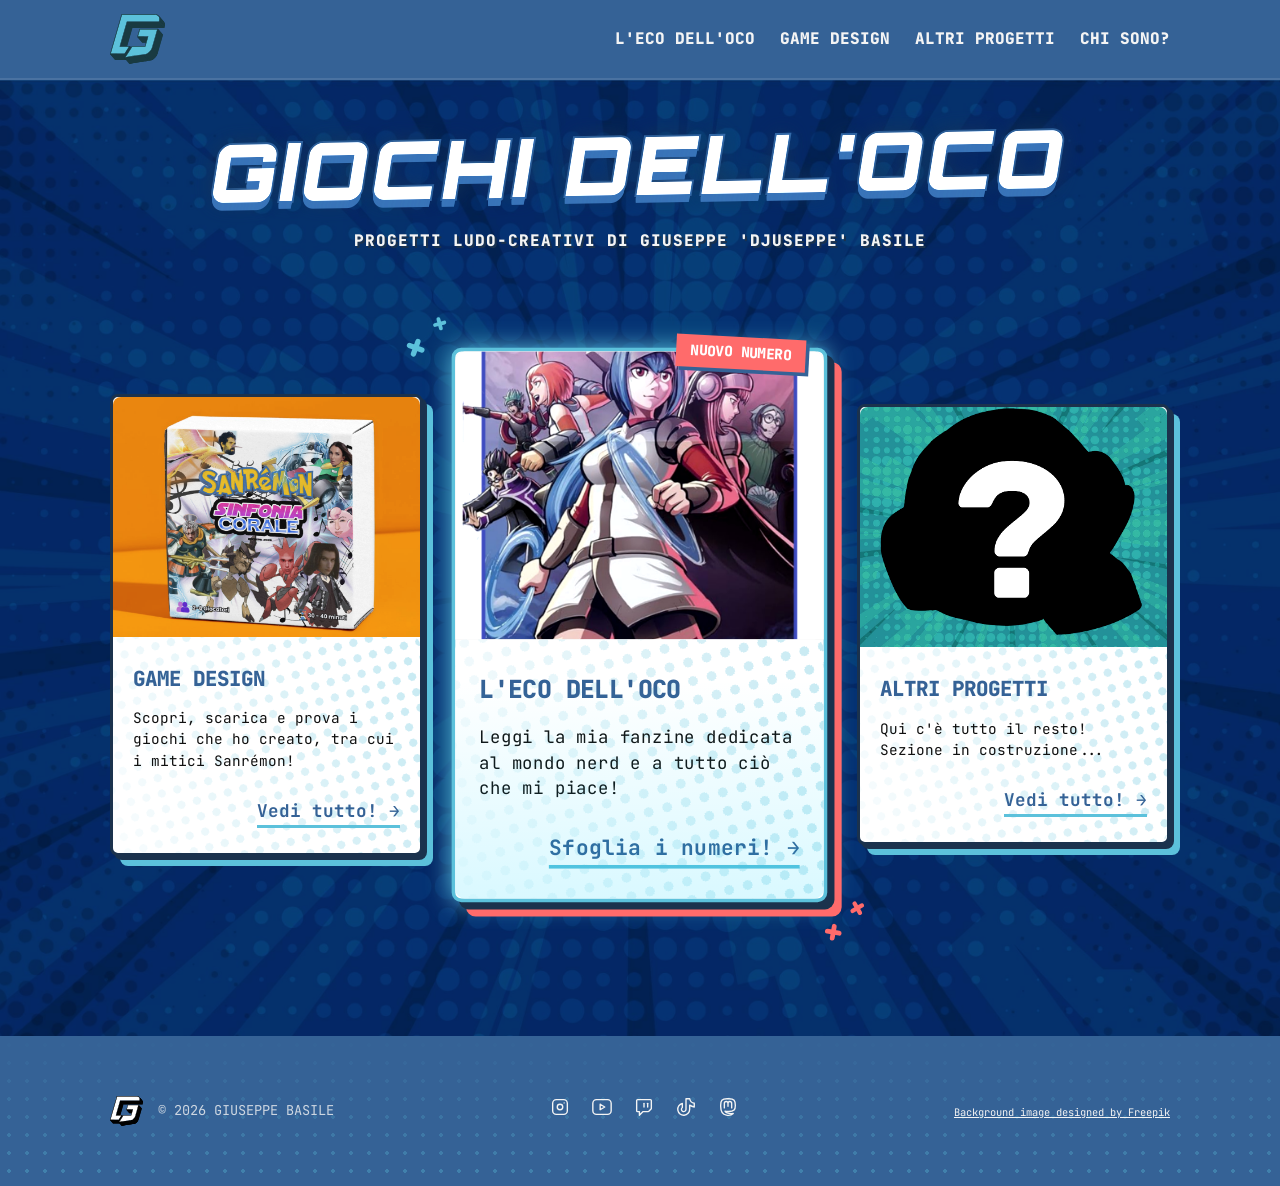
==== index.html @ 51a7d15c "analytics" ====
<!DOCTYPE html>
<html lang="it">

<head>
    <meta charset="UTF-8">
    <meta name="viewport" content="width=device-width, initial-scale=1.0">
    <title>Giochi dell'Oco by Djuseppe</title>
    <link rel="stylesheet" href="style.css">
    <link
        href="https://fonts.googleapis.com/css2?family=JetBrains+Mono:ital,wght@0,100..800;1,100..800&family=Orbitron:wght@400..900&family=Public+Sans:ital,wght@0,100..900;1,100..900&display=swap"
        rel="stylesheet">
    <script id="Cookiebot" src="https://consent.cookiebot.com/uc.js" data-cbid="774a7cf8-031b-4419-8644-e4ecdeaa2268"
        data-blockingmode="auto" type="text/javascript"></script>
    <!-- Google tag (gtag.js) -->
    <script async src="https://www.googletagmanager.com/gtag/js?id=G-E5PZ3YTMF1"></script>
    <script>
        window.dataLayer = window.dataLayer || [];
        function gtag() { dataLayer.push(arguments); }
        gtag('js', new Date());

        gtag('config', 'G-E5PZ3YTMF1');
    </script>

</head>

<body>

    <nav class="navbar">
        <div class="container nav-container">
            <div class="logo">
                <a href="index.html">
                    <img src="img/logo-colori.svg" alt="Logo Giochi dell'Oco" id="site-logo">
                </a>
            </div>

            <button class="menu-toggle" id="mobile-menu">
                <span class="bar"></span>
                <span class="bar"></span>
                <span class="bar"></span>
            </button>

            <ul class="nav-links">
                <li><a href="pages/eco.html">L'Eco dell'Oco</a></li>
                <li><a href="pages/wip.html">Game Design</a></li>
                <li><a href="pages/wip.html">Altri Progetti</a></li>
                <li><a href="pages/about.html">Chi sono?</a></li>
            </ul>
        </div>
    </nav>

    <div class="page-main-content">
        <header class="hero-section">
            <div class="container">
                <h1 data-text="GIOCHI DELL'OCO">GIOCHI DELL'OCO</h1>
                <p class="hero-subtitle">Progetti ludo-creativi di Giuseppe 'Djuseppe' Basile</p>
            </div>
        </header>

        <main class="main-content">
            <div class="container">
                <div class="card-grid">

                    <article class="zine-card">
                        <a href="pages/wip.html">
                            <div class="card-image">
                                <img src="img\home\sinfonia_etb.png" alt="Giochi" class="zine-img">
                            </div>
                            <div class="card-content">
                                <h3>GAME DESIGN</h3>
                                <p>Scopri, scarica e prova i giochi che ho creato, tra cui i mitici Sanrémon!</p>
                                <span class="card-btn">Vedi tutto! →</span>
                            </div>
                        </a>
                    </article>

                    <article class="zine-card featured">
                        <div class="card-sparks">
                            <span class="spark s-cyan-1"></span>
                            <span class="spark s-cyan-2"></span>
                            <span class="spark s-orange-1"></span>
                            <span class="spark s-orange-2"></span>
                        </div>
                        <div class="card-tag">NUOVO NUMERO</div>
                        <a href="pages/eco.html">
                            <div class="card-image">
                                <img src="img\covers\cover39.jpg" alt="Eco dell'Oco" class="zine-img">
                            </div>
                            <div class="card-content">
                                <h3>L'ECO DELL'OCO</h3>
                                <p>Leggi la mia fanzine dedicata al mondo nerd e a tutto ciò che mi piace!</p>
                                <span class="card-btn">Sfoglia i numeri! →</span>
                            </div>
                        </a>
                    </article>

                    <article class="zine-card">
                        <a href="pages/wip.html">
                            <div class="card-image">
                                <img src="img\home\mistery.png" alt="Progetti" class="zine-img">
                            </div>
                            <div class="card-content">
                                <h3>Altri Progetti</h3>
                                <p>Qui c'è tutto il resto! Sezione in costruzione...</p>
                                <span class="card-btn">Vedi tutto! →</span>
                            </div>
                        </a>
                    </article>

                </div>
            </div>
        </main>

    </div>

    <footer class="main-footer">
        <div class="container footer-content">
            <div class="footer-left">
                <div class="logo">
                    <img src="img/logo-bn.svg" alt="Logo Giochi dell'Oco" id="mini-logo">
                </div>
                <p class="copyright">&copy; 2026 Giuseppe Basile</p>
            </div>

            <div class="footer-right">

                <a href="https://www.instagram.com/giochidelloco" title="Instagram">
                    <svg xmlns="http://www.w3.org/2000/svg" width="24" height="24" viewBox="0 0 24 24" fill="none"
                        stroke="currentColor" stroke-width="2" stroke-linecap="round" stroke-linejoin="round"
                        class="icon icon-tabler icons-tabler-outline icon-tabler-brand-instagram">
                        <path stroke="none" d="M0 0h24v24H0z" fill="none" />
                        <path d="M4 8a4 4 0 0 1 4 -4h8a4 4 0 0 1 4 4v8a4 4 0 0 1 -4 4h-8a4 4 0 0 1 -4 -4l0 -8" />
                        <path d="M9 12a3 3 0 1 0 6 0a3 3 0 0 0 -6 0" />
                        <path d="M16.5 7.5v.01" />
                    </svg>
                </a>

                <a href="https://www.youtube.com/@djuseppe97" title="Youtube">
                    <svg xmlns="http://www.w3.org/2000/svg" width="24" height="24" viewBox="0 0 24 24" fill="none"
                        stroke="currentColor" stroke-width="2" stroke-linecap="round" stroke-linejoin="round"
                        class="icon icon-tabler icons-tabler-outline icon-tabler-brand-youtube">
                        <path stroke="none" d="M0 0h24v24H0z" fill="none" />
                        <path d="M2 8a4 4 0 0 1 4 -4h12a4 4 0 0 1 4 4v8a4 4 0 0 1 -4 4h-12a4 4 0 0 1 -4 -4v-8" />
                        <path d="M10 9l5 3l-5 3l0 -6" />
                    </svg>
                </a>

                <a href="https://www.twitch.tv/djuseppettv" title="Twitch">
                    <svg xmlns="http://www.w3.org/2000/svg" width="24" height="24" viewBox="0 0 24 24" fill="none"
                        stroke="currentColor" stroke-width="2" stroke-linecap="round" stroke-linejoin="round"
                        class="icon icon-tabler icons-tabler-outline icon-tabler-brand-twitch">
                        <path stroke="none" d="M0 0h24v24H0z" fill="none" />
                        <path
                            d="M4 5v11a1 1 0 0 0 1 1h2v4l4 -4h5.584c.266 0 .52 -.105 .707 -.293l2.415 -2.414c.187 -.188 .293 -.442 .293 -.708v-8.585a1 1 0 0 0 -1 -1h-14a1 1 0 0 0 -1 1l.001 0" />
                        <path d="M16 8l0 4" />
                        <path d="M12 8l0 4" />
                    </svg>
                </a>

                <a href="https://www.tiktok.com/@djuseppe_" title="TikTok">
                    <svg xmlns="http://www.w3.org/2000/svg" width="24" height="24" viewBox="0 0 24 24" fill="none"
                        stroke="currentColor" stroke-width="2" stroke-linecap="round" stroke-linejoin="round"
                        class="icon icon-tabler icons-tabler-outline icon-tabler-brand-tiktok">
                        <path stroke="none" d="M0 0h24v24H0z" fill="none" />
                        <path
                            d="M21 7.917v4.034a9.948 9.948 0 0 1 -5 -1.951v4.5a6.5 6.5 0 1 1 -8 -6.326v4.326a2.5 2.5 0 1 0 4 2v-11.5h4.083a6.005 6.005 0 0 0 4.917 4.917" />
                    </svg>
                </a>

                <a href="https://livellosegreto.it/@Djuseppe" title="Mastodon">
                    <svg xmlns="http://www.w3.org/2000/svg" width="24" height="24" viewBox="0 0 24 24" fill="none"
                        stroke="currentColor" stroke-width="2" stroke-linecap="round" stroke-linejoin="round"
                        class="icon icon-tabler icons-tabler-outline icon-tabler-brand-mastodon">
                        <path stroke="none" d="M0 0h24v24H0z" fill="none" />
                        <path
                            d="M18.648 15.254c-1.816 1.763 -6.648 1.626 -6.648 1.626a18.262 18.262 0 0 1 -3.288 -.256c1.127 1.985 4.12 2.81 8.982 2.475c-1.945 2.013 -13.598 5.257 -13.668 -7.636l-.026 -1.154c0 -3.036 .023 -4.115 1.352 -5.633c1.671 -1.91 6.648 -1.666 6.648 -1.666s4.977 -.243 6.648 1.667c1.329 1.518 1.352 2.597 1.352 5.633s-.456 4.074 -1.352 4.944" />
                        <path
                            d="M12 11.204v-2.926c0 -1.258 -.895 -2.278 -2 -2.278s-2 1.02 -2 2.278v4.722m4 -4.722c0 -1.258 .895 -2.278 2 -2.278s2 1.02 2 2.278v4.722" />
                    </svg>
                </a>

            </div>

            <div class="footer-credits">
                <a class="designedby" href="http://www.freepik.com">Background image designed by Freepik</a>
            </div>
        </div>

    </footer>

    <script>
        const menu = document.querySelector('#mobile-menu');
        const menuLinks = document.querySelector('.nav-links');
        const body = document.querySelector('body');

        menu.addEventListener('click', function () {
            menu.classList.toggle('is-active');
            menuLinks.classList.toggle('active');

            if (menuLinks.classList.contains('active')) {
                body.style.overflow = 'hidden';
            } else {
                body.style.overflow = 'auto';
            }
        });
    </script>

</body>

</html>
---- style.css ----
/* --- VARIABILI COLORE E FONT --- */
:root {
    --primary-color: #356296;
    --secondary-color: #1b324d;
    --accent-color: #5cc1db;
    --alert-color: #ff6b6b;
    --text-dark: #111111;
    --text-grey: #666666;
    --text-light: #f4f4f4;
    --bg-body: #fdfdfd;
    --bg-card: #ffffff;
    --shadow: 0 4px 15px rgba(0, 0, 0, 0.1);

    --font-titles: 'Orbitron', sans-serif;
    --font-mid: "JetBrains Mono", monospace;
    --font-body: 'Open Sans', sans-serif;
}

/* --- RESET E BASE --- */
* {
    margin: 0;
    padding: 0;
    box-sizing: border-box;
}

body {
    font-family: var(--font-body);
    color: var(--text-light);
    line-height: 1.6;
    width: 100%;
    min-height: 100vh;
    margin: 0;
    padding: 0;

}

.page-main-content {
    background-image: url('img/back.jpg');
    background-position: center center;
    background-repeat: no-repeat;
    background-size: cover;
    padding-bottom: 60px;
    background-blend-mode: multiply;
    background-color: var(--primary-color);
}

.secondary-content {
    padding: 60px 0px 60px 0;
    background-color: var(--secondary-color);
}

.container {
    max-width: 1100px;
    margin: 0 auto;
    padding: 0 20px;
}

/* --- NAVBAR --- */
.navbar {
    background-color: var(--primary-color);
    border-bottom: 2px solid rgba(255, 255, 255, 0.1);
    height: 80px;
    display: flex;
    align-items: center;
    position: sticky;
    top: 0;
    z-index: 1000;
}

.nav-container {
    display: flex;
    justify-content: space-between;
    align-items: center;
    width: 100%;
}

.logo #site-logo {
    height: 50px;
    width: auto;
    display: block;
}

.logo #mini-logo {
    height: 30px;
    width: auto;
    display: block;
}

.nav-links {
    display: flex;
    list-style: none;
}

.nav-links li {
    margin-left: 25px;
}

.nav-links a {
    color: var(--text-light);
    text-decoration: none;
    font-family: var(--font-mid);
    text-transform: uppercase;
    font-size: 1rem;
    font-weight: 800;
    transition: transform 0.3s ease, color 0.3s ease;
    display: inline-block;
}

.nav-links a:hover {
    color: var(--accent-color) !important;
    transform: scale(1.1);
}

.nav-links a.active {
    text-decoration: underline;
    pointer-events: none;
    cursor: default;
}

/* --- HAMBURGER MENU --- */
.menu-toggle {
    display: none;
    flex-direction: column;
    cursor: pointer;
    background: none;
    border: none;
}

.bar {
    width: 28px;
    height: 3px;
    background-color: var(--bg-card);
    margin: 4px 0;
    transition: all 0.3s ease-in-out;
}

.menu-toggle.is-active .bar:nth-child(1) {
    transform: translateY(11px) rotate(45deg);
}

.menu-toggle.is-active .bar:nth-child(2) {
    opacity: 0;
    transform: translateX(-20px);
}

.menu-toggle.is-active .bar:nth-child(3) {
    transform: translateY(-11px) rotate(-45deg);
}

/* --- HERO SECTION --- */
.hero-section {
    padding: 20px 0px 80px 0px;
    text-align: center;
    background-color: transparent;
}

/* --- OTTIMIZZAZIONE MOBILE --- */
@media (max-width: 768px) {
    .hero-section {
        /* Riduciamo il padding inferiore (es. a 40px) per non lasciare troppo vuoto */
        padding-bottom: 40px;
    }
}



.hero-section h1 {
    font-family: 'Orbitron', sans-serif;
    font-weight: 900;
    font-size: clamp(3rem, 10vw, 5rem);
    color: var(--bg-body);
    letter-spacing: 4px;

    -webkit-text-stroke: 4px var(--primary-color);
    paint-order: stroke fill;

    rotate: -1deg;

    transform: skewX(-10deg);

    text-shadow:
        0px 1px 0px var(--primary-color),
        0px 2px 0px var(--primary-color),
        0px 3px 0px var(--primary-color),
        0px 4px 0px var(--primary-color),
        0px 5px 0px var(--primary-color),
        0px 6px 0px var(--primary-color),
        0px 7px 0px var(--primary-color),
        0px 8px 0px var(--primary-color),
        0px 0px 20px var(--secondary-color);

    display: inline-block;

    filter: brightness(1.2) contrast(1.1);
}

.hero-subtitle {
    color: var(--text-light);
    font-weight: 900;
    font-family: var(--font-mid);
    text-transform: uppercase;
    letter-spacing: 1px;
    text-shadow: 2px 2px 0px var(--secondary-color);
}

/* --- GRIGLIA CARDS (Main Content) --- */
.main-content {
    padding: 60px 0;
}

.card-grid {
    display: grid;
    grid-template-columns: repeat(3, 1fr);
    gap: 60px;
    margin-bottom: 60px;
    align-items: center;
}

/* --- CARD --- */

.zine-card {
    background: white;
    border-radius: 8px 8px 8px 8px;
    position: relative;
    box-shadow:
        4px 4px 0px var(--secondary-color),
        10px 10px 0px var(--accent-color);
    display: flex;
    flex-direction: column;
    border: 3px solid var(--secondary-color);
    transition: transform 0.2s ease, box-shadow 0.2s ease;
}

.zine-card a {
    text-decoration: none;
}

.card-content h3 {
    font-family: var(--font-mid);
    font-size: 1.3rem;
    color: var(--primary-color);
    margin-bottom: 12px;
    text-transform: uppercase;
    font-weight: 900;
}

.card-content p {
    font-family: var(--font-mid);
    font-size: 0.9rem;
    color: var(--text-dark);
    margin-bottom: 25px;
    line-height: 1.5;
}

.card-btn {
    font-size: 1.1rem;
    margin-top: auto;
    font-family: var(--font-mid);
    font-weight: 700;
    color: var(--primary-color);
    border-bottom: 3px solid var(--accent-color);
    align-self: flex-end;
}

.zine-card:hover {
    animation: cardWiggle 0.3s ease-in-out;
}

.zine-card:hover .card-btn {
    color: var(--accent-color);

}

.card-tag {
    position: absolute;
    top: -12px;
    right: 15px;
    background: var(--alert-color);
    box-shadow: 3px 3px 0px var(--primary-color);
    color: white;
    padding: 4px 12px;
    font-family: var(--font-mid);
    font-weight: 800;
    font-size: 0.75rem;
    transform: rotate(3deg);
    z-index: 10;
    text-transform: uppercase;
}

.card-image {
    width: 100%;
    height: 240px;
    background: #f0f0f0;
    overflow: hidden;
    border-radius: 8px 8px 0 0;
}

.zine-img {
    width: 100%;
    height: 100%;
    object-fit: cover;
    /* Ritaglia l'immagine per riempire il rettangolo senza schiacciarsi */
    display: block;
    filter: contrast(1.1) saturate(0.9);
    /* Un leggero tocco vintage/zine */
}

.placeholder-img {
    width: 100%;
    height: 100%;
    opacity: 0.1;
}

.card-content {
    padding: 25px 20px;
    display: flex;
    flex-direction: column;
    flex-grow: 1;
    position: relative;
    z-index: 1;
    background: white;
    border-radius: 8px;
    overflow: hidden
}

.card-content::before {
    content: "";
    position: absolute;
    top: -20%;
    left: -20%;
    width: 150%;
    height: 150%;
    transform: rotate(-15deg);
    background-image: radial-gradient(var(--accent-color) 4px, transparent 4px);
    background-size: 16px 16px;
    -webkit-mask-image: linear-gradient(to left, rgba(0, 0, 0, 0.4) 0%, rgba(0, 0, 0, 0) 100%);
    mask-image: linear-gradient(to left, rgba(0, 0, 0, 0.4) 0%, rgba(0, 0, 0, 0) 100%);
    z-index: -1;
    pointer-events: none;
}


/* --- RISALTO CARD CENTRALE --- */
.zine-card.featured {
    border-color: var(--accent-color);
    scale: 1.2;
    z-index: 10;
    box-shadow:
        6px 6px 0px var(--secondary-color),
        12px 12px 0px var(--alert-color),
        0 0 20px var(--accent-color);
}

.zine-card.featured::after {
    content: "";
    position: absolute;
    inset: 0;
    /* Crea una sfumatura azzurra che parte dal basso */
    background: linear-gradient(to top, rgba(0, 212, 255, 0.15) 0%, transparent 40%);
    pointer-events: none;
    /* Così puoi cliccare i tasti sotto */
    border-radius: 8px;
    z-index: 2;
}

/* --- SIMBOLINI GEOMETRICI (SPARKS) INTORNO ALLA CARD --- */

/* Contenitore principale all'interno della card: si assicura che i simboli non creino scrollbar */
.zine-card.featured .card-sparks {
    position: absolute;
    inset: 0;
    pointer-events: none;
    /* Non bloccano i click sulla card */
    z-index: -1;
    /* Fluttuano *dietro* la card per non coprire il testo */
}

/* Regola base per ogni singolo simbolino */
.spark {
    position: absolute;
    display: block;
    width: 14px;
    /* Dimensione dei simbolini */
    height: 14px;
    opacity: 1;
    transition: transform 0.3s ease;
}

/* LA FORMA A CROCE (PLUS) - Usiamo pseudo-elementi per crearla con precisione */
.spark::before,
.spark::after {
    content: "";
    position: absolute;
    top: 50%;
    left: 50%;
    background: currentColor;
    /* Prende il color definito sotto */
    border-radius: 2px;
}

/* Linea Orizzontale */
.spark::before {
    width: 100%;
    height: 4px;
    /* Spessore linea */
    transform: translate(-50%, -50%);
}

/* Linea Verticale */
.spark::after {
    width: 4px;
    /* Spessore linea */
    height: 100%;
    transform: translate(-50%, -50%);
}


/* --- POSIZIONAMENTO SPECIFICO COME NELLA FOTO 6 --- */

/* 1. Croci Ciano in Alto a Sinistra */
.s-cyan-1 {
    color: var(--accent-color);
    /* Ciano */
    top: -30px;
    left: -20px;
    transform: scale(0.8) rotate(-15deg);
}

.s-cyan-2 {
    color: var(--accent-color);
    top: -10px;
    left: -40px;
    transform: scale(1.1) rotate(20deg);
}

/* 2. Croci Arancioni in Basso a Destra */
.s-orange-1 {
    color: var(--alert-color);
    /* L'arancione che avevi già nel tag */
    bottom: -35px;
    right: -15px;
    transform: scale(1) rotate(10deg);
}

.s-orange-2 {
    color: var(--alert-color);
    bottom: -15px;
    right: -35px;
    transform: scale(0.9) rotate(-30deg);
}

/* TOCCO EXTRA INTERATTIVO: Al passaggio del mouse, i simboli "vibrano" */
.zine-card.featured:hover .spark {
    filter: brightness(1.2) drop-shadow(0 0 5px currentColor);
}

/* --- FOOTER --- */
.main-footer {
    background-color: var(--primary-color);
    color: var(--text-light);
    padding: 60px 0;
    position: relative;
    overflow: hidden;
}

.main-footer::before {
    content: "";
    position: absolute;
    top: 0;
    left: 0;
    width: 100%;
    height: 100%;
    background-image: radial-gradient(var(--accent-color) 2px, transparent 2px);
    background-size: 18px 18px;
    -webkit-mask-image: linear-gradient(to top, rgba(0, 0, 0, 0.6) 0%, rgba(0, 0, 0, 0) 100%);
    mask-image: linear-gradient(to top, rgba(0, 0, 0, 0.6) 0%, rgba(0, 0, 0, 0) 100%);
    opacity: 0.6;
    pointer-events: none;
}

.footer-content {
    position: relative;
    z-index: 1;
    display: flex;
    justify-content: space-between;
    align-items: center;
}

.footer-left {
    display: flex;
    align-items: center;
    gap: 15px;
}

.copyright {
    font-family: var(--font-mid);
    font-size: 0.85rem;
    opacity: 0.8;
    text-transform: uppercase;
}

.footer-right {
    display: flex;
    gap: 20px;
    align-items: center;
}

.footer-credits a {
    font-family: var(--font-mid);
    color: var(--text-light);
    font-size: 0.65rem;
}

.footer-right a {
    color: var(--text-light);
    transition: color 0.3s ease, transform 0.2s ease;
}

.footer-right a:hover {
    color: var(--accent-color);
    transform: scale(1.1);
}

.footer-right svg {
    stroke: currentColor;
    width: 22px;
    height: 22px;
    stroke-width: 1.5;
}

/* --- RESPONSIVE --- */
@media screen and (max-width: 900px) {
    .card-grid {
        grid-template-columns: 1fr;
        max-width: 500px;
        margin-left: auto;
        margin-right: auto;
        gap: 50px;
        /* Più spazio tra le card in colonna */
    }

    .zine-card.featured {
        scale: 1;
        box-shadow: 8px 8px 0px var(--accent-color);
        order: -1;
        margin-bottom: 20px;
    }
}

@media screen and (max-width: 768px) {
    .nav-links {
        flex-direction: column;
        justify-content: center;
        align-items: center;
        position: fixed;
        top: 0;
        left: 0;
        width: 100%;
        height: 100vh;
        background-color: var(--primary-color);
        z-index: 999;
        opacity: 0;
        visibility: hidden;
        transform: translateY(-20px);
        transition: all 0.4s cubic-bezier(0.4, 0, 0.2, 1);
    }

    .nav-links.active {
        opacity: 1;
        visibility: visible;
        transform: translateY(0);
    }

    .nav-links li {
        margin: 20px 0;
    }

    .nav-links a {
        font-size: 1.8rem;
    }

    .menu-toggle {
        display: flex;
        z-index: 1000;
    }

    .hero-section h1 {
        font-size: 2.5rem;
    }
}

@media screen and (max-width: 600px) {
    .footer-content {
        flex-direction: column;
        gap: 20px;
        text-align: center;
    }

    .footer-left {
        flex-direction: column;
        gap: 5px;
    }
}

/* Animazione Shake/Wiggle */
@keyframes cardWiggle {
    0% {
        transform: rotate(0deg);
    }

    25% {
        transform: rotate(-1deg);
    }

    50% {
        transform: rotate(1deg);
    }

    75% {
        transform: rotate(-1deg);
    }

    100% {
        transform: rotate(0deg);
    }
}

/* --- BIO CARD SPECIFICA --- */
.bio-card {
    display: flex;
    background: white;
    border: 3px solid var(--secondary-color);
    border-radius: 12px;
    /* Manteniamo la tua firma visiva: la doppia ombra solida */
    box-shadow:
        4px 4px 0px var(--secondary-color),
        10px 10px 0px var(--accent-color);
    margin: 40px 0;
    overflow: hidden;
    /* Per l'immagine e il raggio del bordo */
    min-height: 350px;
}

.bio-content {
    flex: 2;
    /* Prende più spazio del testo */
    padding: 40px;
    display: flex;
    flex-direction: column;
    justify-content: flex-start;
    position: relative;
}

.bio-content h2 {
    font-family: var(--font-titles);
    color: var(--primary-color);
    font-size: 2.5rem;
    margin-bottom: 20px;
    text-transform: uppercase;
}

.bio-content p {
    font-family: var(--font-mid);
    color: var(--text-dark);
    font-size: 1rem;
    line-height: 1.8;
}

.bio-image {
    flex: 1;
    /* Spazio per l'immagine */
    background: var(--accent-color);
    border-left: 3px solid var(--secondary-color);
}

.bio-image img {
    width: 100%;
    height: 100%;
    object-fit: cover;
    display: block;
}

/* Badge di stile per la Bio */
.stat-badge {
    display: inline-block;
    margin-top: 20px;
    margin-right: 10px;
    padding: 5px 15px;
    background: var(--secondary-color);
    color: white;
    font-family: var(--font-mid);
    font-weight: 700;
    font-size: 0.8rem;
    border-radius: 5px;
}

/* --- RESPONSIVE BIO --- */
@media screen and (max-width: 768px) {
    .bio-card {
        flex-direction: column-reverse;
        /* Testo sotto, immagine sopra */
        min-height: auto;
    }

    .bio-image {
        height: 300px;
        border-left: none;
        border-bottom: 3px solid var(--secondary-color);
    }

    .bio-content {
        padding: 25px;
    }

    .bio-content h2 {
        font-size: 1.8rem;
    }
}

/* --- BLOCCO INFO BIO (STATICO) --- */
.info-block {
    background: white;
    border: 3px solid var(--secondary-color);
    border-radius: 8px;
    padding: 35px;
    margin-bottom: 50px;
    position: relative;

    /* Manteniamo la tua firma visiva: la doppia ombra solida */
    box-shadow:
        4px 4px 0px var(--secondary-color),
        10px 10px 0px var(--accent-color);
}

/* Titolo del blocco */
.info-block h3 {
    font-family: var(--font-titles);
    color: var(--primary-color);
    font-size: 1.8rem;
    margin-bottom: 20px;
    text-transform: uppercase;
    letter-spacing: 2px;
}

/* Testo del blocco */
.info-block p {
    font-family: var(--font-mid);
    color: var(--text-dark);
    font-size: 1rem;
    line-height: 1.8;
}

/* Rimuoviamo qualsiasi effetto hover che potrebbe derivare da altre classi */
.info-block:hover {
    transform: none;
    animation: none;
}

.inventory-grid {
    display: grid;
    grid-template-columns: repeat(4, 1fr);
    gap: 30px;
    margin: 20px 0 50px 0;
    justify-content: center;
}

.inv-item {
    background: white;
    border: 3px solid var(--secondary-color);
    border-radius: 8px;
    padding: 20px;
    text-align: center;
    /* Ombra più piccola per elementi piccoli */
    box-shadow: 5px 5px 0px var(--accent-color);
}

.inv-icon {
    display: block;
    font-size: 2rem;
    margin-bottom: 10px;
}

.inv-name {
    font-family: var(--font-mid);
    font-weight: 700;
    text-transform: uppercase;
    font-size: 0.8rem;
    color: var(--secondary-color);
}

.section-title {
    font-family: var(--font-titles);
    color: var(--text-light);
    font-size: 1.8rem;
    margin-bottom: 20px;
    text-transform: uppercase;
    letter-spacing: 2px;
}

.section-title p{
    font-family: var(--font-mid);
    color: var(--text-light);
    font-size: 1.2rem;
    margin-bottom: 20px;
    text-transform: uppercase;
    letter-spacing: 2px;
}

/* --- LOGICA RESPONSIVE PER RIGHE SEMPRE UGUALI --- */

/* Tablet: Se lo schermo si restringe, passiamo a 3 colonne (e gli elementi avanzati si centrano) */
@media screen and (max-width: 992px) {
    .inventory-grid {
        grid-template-columns: repeat(2, 1fr);
    }
}

/* Mobile Large: 2 colonne (Perfetto per 8 elementi: avrai 4 righe da 2) */
@media screen and (max-width: 768px) {
    .inventory-grid {
        grid-template-columns: repeat(2, 1fr);
        gap: 15px;
    }
}

/* Mobile Small: Se vuoi proprio esagerare, 1 colonna sola */
@media screen and (max-width: 480px) {
    .inventory-grid {
        grid-template-columns: 1fr;
    }
}

/* ============================================================
   PAGINA FANZINE: L'ECO DELL'OCO
   ============================================================ */

/* --- 1. HERO SECTION (L'ULTIMA USCITA) --- */
.featured-issue {
    padding: 80px 0;
    width: 100%;
}

.featured-flex {
    display: flex;
    align-items: center;
    justify-content: center;
    gap: 60px;
}

/* Copertina Sospesa con Effetto 3D */
.issue-cover-standalone {
    position: relative;
    flex: 0 0 380px;
    /* Effetto inclinazione prospettica */
    transform: perspective(1000px) rotateY(15deg) rotateX(5deg) skewY(2deg);
    z-index: 2;
}

.issue-cover-standalone img {
    width: 100%;
    height: auto;
    border: 4px solid var(--secondary-color);
    border-radius: 4px;
    display: block;
    position: relative;
    z-index: 2;
}

/* Ombra morbida per effetto "sospeso" */
.cover-shadow {
    position: absolute;
    top: 20px;
    left: 20px;
    width: 100%;
    height: 100%;
    background: var(--accent-color);
    opacity: 0.4;
    z-index: 1;
    filter: blur(20px);
}

/* Card Informazioni */
.issue-info-card {
    flex: 1;
    max-width: 550px;
    background: white;
    border: 3px solid var(--secondary-color);
    border-radius: 8px;
    /* Arrotondamento richiesto */
    padding: 40px;
    box-shadow: 10px 10px 0px var(--secondary-color);
    position: relative;
    overflow: hidden;
    /* Per contenere il mezzotono */
}

/* Mezzotono Diagonale per la Hero Card */
.issue-info-card::after {
    content: "";
    position: absolute;
    top: -10%;
    right: -10%;
    width: 150px;
    height: 120%;
    background-image: radial-gradient(var(--secondary-color) 30%, transparent 30%);
    background-size: 8px 8px;
    transform: rotate(-15deg);
    -webkit-mask-image: linear-gradient(135deg, transparent 40%, black 100%);
    mask-image: linear-gradient(135deg, transparent 40%, black 100%);
    opacity: 0.15;
    pointer-events: none;
}

.issue-number {
    font-family: var(--font-mid);
    color: var(--accent-color);
    font-weight: 900;
    font-size: 0.85rem;
    letter-spacing: 1.5px;
    display: block;
    margin-bottom: 15px;
}

.issue-title {
    font-family: var(--font-mid);
    color: var(--primary-color);
    font-weight: 900;
    font-size: 1.5rem;
    letter-spacing: 1.5px;
    display: block;
    margin-bottom: 15px;
}

.issue-info-card h3 {
    font-family: var(--font-titles);
    font-size: 2.5rem;
    color: var(--primary-color);
    margin-bottom: 20px;
    text-transform: uppercase;
}

.issue-info-card p {
    font-family: var(--font-mid);
    line-height: 1.6;
    color: var(--text-dark);
    margin-bottom: 30px;
}

/* Pulsanti Industrial */
.issue-actions {
    display: flex;
    gap: 15px;
}

.btn-solid,
.btn-outline {
    padding: 6px 30px;
    font-family: var(--font-mid);
    font-weight: bold;
    text-decoration: none;
    text-transform: uppercase;
    font-size: 0.9rem;
    border-radius: 4px;
    transition: transform 0.1s ease;
}

.btn-solid {
    background: var(--secondary-color);
    color: white;
    border: 3px solid var(--secondary-color);
}

.btn-outline {
    background: transparent;
    color: var(--secondary-color);
    border: 3px solid var(--secondary-color);
}

/* --- 2. SEZIONE ARCHIVIO (GRIGLIA QUADRATA) --- */
.zine-archive {
    padding: 60px 0 100px 0;
    background-color: rgba(0, 0, 0, 0.02);
    /* Leggero stacco visivo */
}

.section-title {
    text-align: center;
    font-family: var(--font-titles);
    margin-bottom: 40px;
    font-size: 2rem;
}

.inventory-grid {
    display: grid;
    /* Manteniamo i tuoi quadrati fissi da 180px */
    grid-template-columns: repeat(4, 180px);
    gap: 25px;
    justify-content: center;
    margin: 0 auto;
}

/* Item dell'archivio (Quadrati fissi) */
.zine-item {
    width: 180px;
    height: 180px;
    background: white;
    border: 3px solid var(--secondary-color);
    border-radius: 8px;
    /* Arrotondamento richiesto */
    box-shadow: 6px 6px 0px var(--accent-color);
    display: flex;
    flex-direction: column;
    align-items: center;
    justify-content: center;
    padding: 15px;
    text-align: center;
    position: relative;
}

.zine-mini-label {
    font-family: var(--font-mid);
    font-weight: 900;
    font-size: 0.7rem;
    color: var(--accent-color);
    margin-bottom: 10px;
}

.zine-mini-cover {
    width: 60px;
    height: 80px;
    background: #f0f0f0;
    border: 2px solid var(--secondary-color);
    margin-bottom: 10px;
    overflow: hidden;
}

.zine-mini-cover img {
    width: 100%;
    height: 100%;
    object-fit: cover;
}

.zine-links {
    font-family: var(--font-mid);
    font-size: 0.7rem;
    font-weight: bold;
    text-transform: uppercase;
}

.zine-links a {
    color: var(--secondary-color);
    text-decoration: none;
}

.zine-links a:hover {
    text-decoration: underline;
}

/* --- 3. RESPONSIVE --- */
@media screen and (max-width: 992px) {
    .featured-flex {
        flex-direction: column;
        gap: 40px;
        text-align: center;
    }

    .issue-cover-standalone {
        flex: 0 0 auto;
        width: 280px;
        /* Riduciamo l'effetto 3D su tablet/mobile per leggibilità */
        transform: rotateY(-10deg) rotateX(5deg);
    }

    .inventory-grid {
        grid-template-columns: repeat(3, 180px);
    }

    .issue-actions {
        justify-content: center;
    }
}

@media screen and (max-width: 768px) {
    .inventory-grid {
        grid-template-columns: repeat(2, 180px);
    }
}

@media screen and (max-width: 420px) {
    .inventory-grid {
        grid-template-columns: repeat(2, 1fr);
        max-width: 100%;
        gap: 15px;
        padding: 0 15px;
    }

    .zine-item {
        width: 100%;
        height: auto;
        aspect-ratio: 1 / 1;
    }
}

/* --- IL SEPARATORE "LAMA BIANCA" --- */
.diagonal-divider {
    position: relative;
    width: 100%;
    height: 100px;
    background: white;
    margin-top: -50px;
    margin-bottom: -50px;
    z-index: 10;
    clip-path: polygon(0 30%,100% 0%,100% 50%,0 80%);
}

body:has(.secondary-content) .diagonal-divider {
    display: block;
}

.diagonal-divider::after {
    content: "";
    position: absolute;
    bottom: 0;
    left: 0;
    width: 100%;
    height: 100%;
    background: white;
    /* Colore della sezione successiva (archivio) */

    /* Il taglio diagonale responsive */
    clip-path: polygon(0 100%, 100% 100%, 100% 0);
}

/* --- ADATTAMENTO MOBILE --- */
@media screen and (max-width: 768px) {
    .diagonal-divider {
        height: 60px;
        margin-top: -30px;
        margin-bottom: -30px;
        clip-path: polygon(0 30%,100% 0%,100% 50%,0 80%);
    }
}


/* --- LIBRARY GRID (TASCHEN STYLE) --- */
.library{
    background-color: transparent;
    border-radius: 8px;
}

.library-grid {
    display: grid;
    grid-template-columns: repeat(auto-fill, minmax(200px, 0.5fr));
    gap: 40px;
    justify-content: center;
    min-height: 0;
    padding: 0 20px; /* Padding gestito qui per non bloccare l'animazione */
    transition: padding 0.4s ease;
    opacity: 0;
    visibility: hidden;
}

/* La Card come Scatola da Esposizione */
.library-card {
    background: white;
    display: flex;
    flex-direction: column;
    transition: transform 0.2s ease;
    overflow: hidden;
    padding: 20px;
}

/* Area Copertina */
.library-card-display {
    position: relative;
    padding: 20px;
    display: flex;
    justify-content: center;
    align-items: center;
    aspect-ratio: 3/4;
}

.library-card-display:hover{
    scale: 1.1;
}

.library-card-display img {
    width: 100%;
    height: 100%;
    object-fit: contain; 
    box-shadow: 0 10px 20px rgba(0,0,0,0.2);
}

.library-card-tag {
    position: absolute;
    top: 10px;
    right: 10px;
    background: var(--accent-color);
    color: white;
    font-family: var(--font-mid);
    font-weight: 900;
    padding: 4px 8px;
    font-size: 0.7rem;
    border-radius: 4px;
}

.library-card-info{
    padding: 10px;
    text-align: center;
}

.card-link-wrapper {
    display: block;
    text-decoration: none;
    color: inherit;
}

/* Stile per il link sul titolo */
.title-link {
    text-decoration: none;
    color: inherit;
}

.library-date {
    font-family: var(--font-mid);
    font-size: 1rem;
    font-weight: 800;
    color: var(--secondary-color);
    display: block;
}

.library-card-footer {
    display: flex;
    gap: 10px;
}

.library-btn-mini {
    flex: 1;
    text-align: center;
    padding: 8px;
    font-family: var(--font-mid);
    font-size: 0.7rem;
    border: 2px solid var(--primary-color);
    text-decoration: none;
    color: var(--primary-color);
    font-weight: bold;
    border-radius: 4px;
}

/* Il contenitore che gestisce l'animazione */
.accordion-content {
    display: grid;
    grid-template-rows: 0fr;
    transition: grid-template-rows 0.4s cubic-bezier(0.4, 0, 0.2, 1), margin 0.4s ease, border-color 0.4s ease;
    overflow: hidden;
    border-radius: 0 0 8px 8px;
    margin-top: -20px;
    margin-bottom: 20px;
    background-color: var(--bg-card);
}

.accordion-item.is-open .accordion-content {
    grid-template-rows: 1fr;
    margin-bottom: 20px;
}

.accordion-item.is-open .library-grid {
    padding: 40px 20px;
    opacity: 1;
    visibility: visible;
    transition: opacity 0.3s ease, visibility 0.3s ease;
}

.accordion-header {
    background-color: var(--primary-color);
    color: white;
    padding: 10px 30px;
    border-radius: 8px;
    display: flex;
    justify-content: space-between;
    align-items: center;
    transition: all 0.3s ease;
    
    font-family: var(--font-mid);
    font-weight: 900;
    font-size: 1.2rem;
    letter-spacing: 2px;
    position: relative;
    overflow: hidden;
    margin-bottom: 10px;
}

.accordion-header::before {
    content: "";
    position: absolute;
    right: -20px;
    top: -60%;
    bottom: -30%;
    width: 300px;
    height: 200%;
    background-image: radial-gradient(var(--accent-color) 30%, transparent 30%);
    background-size: 8px 8px;
    transform: rotate(15deg);
    -webkit-mask-image: linear-gradient(135deg, transparent 40%, black 100%);
    mask-image: linear-gradient(135deg, transparent 40%, black 100%);
    pointer-events: none;
}

.accordion-header::after {
    content: "+";
    font-family: var(--font-mid);
    font-size: 1.5rem;
    font-weight: bold;
    transition: transform 0.3s ease;
}

/* Rotazione dell'indicatore quando è aperto */
.accordion-item.is-open .accordion-header::after {
    content: "-";
    transform: rotate(180deg);
}

@media (max-width: 768px) {
    
    .accordion-item.is-open .library-grid {
        padding: 15px 10px;
        display: flex;
        flex-direction: column;
        gap: 12px;
    }

    .library-card {
        flex-direction: row;
        align-items: center;
        padding: 8px 12px;
        height: auto;
        gap: 15px;
        border: 1px solid var(--primary-color);
        border-radius: 16px;
    }

    .library-card-display {
        flex: 0 0 60px;
        height: 80px;  
        padding: 0;
        background: transparent;
        border-bottom: none;
        overflow: hidden;
    }

    .library-card-display img {
        width: 100%;
        height: 100%;
        object-fit: cover; 
        box-shadow: none;
        border-radius: 2px;
    }

    .library-card-tag {
        display: none;
    }

    .library-card-meta {
        padding: 0;
        display: flex;
        flex: 1;
        justify-content: space-between;
        align-items: center;
    }

    .library-title {
        font-size: 0.85rem;
        margin: 0;
        line-height: 1.2;
        max-width: 60%; /* Evita che il titolo vada sopra la data */
    }

    .library-date {
        font-size: 1rem;
        color: var(--secondary-color);
        white-space: nowrap;
    }
}

.mobile-only {
    display: none !important; /* Nasconde l'elemento su schermi grandi */
}

/* --- MEDIA QUERY (Mobile: sotto i 768px) --- */
@media (max-width: 768px) {
    
    .mobile-only {
        display: flex !important; /* Fa riapparire l'elemento solo su mobile */
    }

    /* Stile specifico per l'icona su mobile */
    .library-download-icon {
        color: var(--secondary-color);
        padding: 10px;
        margin-left: 10px;
        transition: transform 0.2s ease;
    }

    /* Rimuoviamo l'hover o lo rendiamo adatto al touch */
    .library-download-icon:active {
        transform: scale(0.9);
        color: var(--accent-color);
    }

    .library-card {
        cursor: pointer;
    }

    .library-date {
        display: flex;
        flex-direction: row; /* Allineamento orizzontale */
        justify-content: space-between; /* Spinge info a sinistra e download a destra */
        align-items: center;
        flex: 1; /* Occupa tutto lo spazio rimanente accanto alla cover */
        padding: 0;
        pointer-events: auto;
    }

    .library-download-icon.mobile-only {
        display: flex !important;
        padding: 10px; /* Area di tocco ottimale */
        color: var(--secondary-color);
        margin-left: auto; /* Ulteriore sicurezza per spingere a destra */
    }
}

.wip-content {
    display: flex;
    flex-direction: column;
    align-items: center;
    justify-content: center;
    text-align: center;
    padding: 80px 20px;
    min-height: 60vh;
}

.wip-content .hero-img {
    max-width: 500px; /* Dimensione controllata */
    height: auto;
    margin-bottom: 40px;
    /* Ombra solida per dare profondità "meccanica" */
    filter: drop-shadow(4px 4px 10px var(--bg-card));
    transition: transform 0.3s ease;
}

/* --- CTA SOCIAL CARD --- */
.cta-social-section {
    padding: 100px 0; /* Spazio extra per l'immagine che sborda sopra/sotto */
}

.cta-card {
    background: white;
    border: 3px solid var(--secondary-color);
    border-radius: 12px;
    display: flex;
    align-items: center;
    position: relative;
    padding: 40px;
    box-shadow: 12px 12px 0px var(--accent-color);
    min-height: 250px;
}

/* Mezzotono di sfondo interno alla card */
.cta-halftone {
    position: absolute;
    inset: 0;
    background-image: radial-gradient(var(--secondary-color) 40%, transparent 20%);
    background-size: 10px 10px;
    mask-image: linear-gradient(to right, transparent 50%, black 100%);
    -webkit-mask-image: linear-gradient(to right, transparent 50%, black 100%);
    opacity: 0.1;
    pointer-events: none;
    z-index: 1;
}

/* L'immagine che sborda */
.cta-visual {
    flex: 0 0 300px;
    position: relative;
    z-index: 5;
}

.floating-img {
    width: 350px; /* Più grande del contenitore per farla uscire */
    height: auto;
    position: absolute;
    bottom: -120px; /* Sborda verso il basso */
    left: -50px;   /* Sborda verso sinistra */
    filter: drop-shadow(10px 10px 0px var(--secondary-color));
}

.cta-content {
    flex: 1;
    position: relative;
    z-index: 10;
    padding-left: 60px;
}

.cta-title {
    font-family: var(--font-mid);
    color: var(--primary-color);
    font-size: 2.2rem;
    line-height: 1;
    font-weight: 900;
    margin-bottom: 15px;
    text-transform: uppercase;
}

.cta-text {
    font-family: var(--font-mid);
    color: var(--text-dark);
    margin-bottom: 25px;
    font-size: 0.95rem;
}

/* Bottoni Social */
.cta-buttons {
    display: flex;
    gap: 15px;
}

.btn-social {
    padding: 12px 20px;
    font-family: var(--font-mid);
    font-size: 0.8rem;
    font-weight: bold;
    text-decoration: none;
    color: white;
    border: 2px solid var(--secondary-color);
    border-radius: 4px;
    box-shadow: 4px 4px 0px var(--secondary-color);
    transition: all 0.2s ease;
}

.telegram { background-color: #0088cc; }
.instagram { background-color: #e1306c; }

.btn-social:hover {
    transform: translate(-2px, -2px);
    box-shadow: 6px 6px 0px var(--secondary-color);
    filter: brightness(1.1);
}

/* --- RESPONSIVE --- */
@media (max-width: 992px) {
    .cta-card {
        flex-direction: column;
        padding-top: 180px; /* Spazio per l'immagine che ora sta sopra */
        text-align: center;
    }
    
    .cta-visual {
        flex: 0 0 auto;
        width: 100%;
    }

    .floating-img {
        width: 250px;
        left: 50%;
        transform: translateX(-50%);
        bottom: 20px; /* Posizionata sopra il testo */
    }

    .cta-content {
        padding-left: 0;
    }

    .cta-buttons {
        justify-content: center;
    }
}
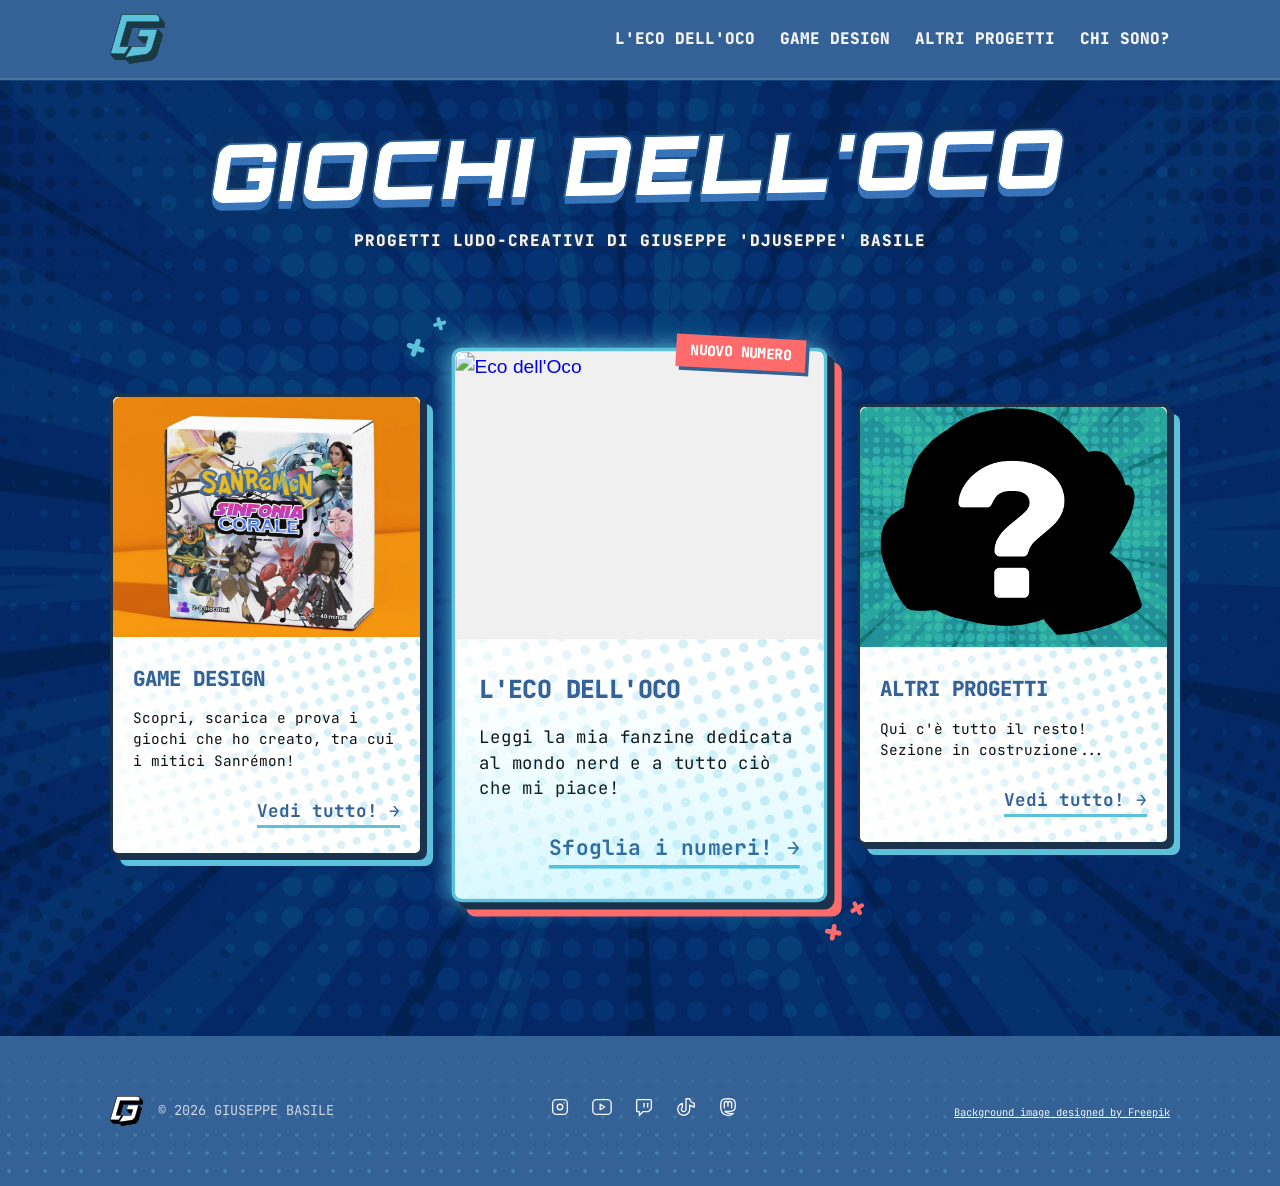
==== commit 786c9acf: "Update index.html" ====
--- a/index.html
+++ b/index.html
@@ -41,7 +41,7 @@
 
             <ul class="nav-links">
                 <li><a href="pages/eco.html">L'Eco dell'Oco</a></li>
-                <li><a href="pages/wip.html">Game Design</a></li>
+                <li><a href="pages/games.html">Game Design</a></li>
                 <li><a href="pages/wip.html">Altri Progetti</a></li>
                 <li><a href="pages/about.html">Chi sono?</a></li>
             </ul>
@@ -61,7 +61,7 @@
                 <div class="card-grid">
 
                     <article class="zine-card">
-                        <a href="pages/wip.html">
+                        <a href="pages/games.html">
                             <div class="card-image">
                                 <img src="img\home\sinfonia_etb.png" alt="Giochi" class="zine-img">
                             </div>
@@ -83,7 +83,7 @@
                         <div class="card-tag">NUOVO NUMERO</div>
                         <a href="pages/eco.html">
                             <div class="card-image">
-                                <img src="img\covers\cover39.jpg" alt="Eco dell'Oco" class="zine-img">
+                                <img src="img\covers\cover40.jpg" alt="Eco dell'Oco" class="zine-img">
                             </div>
                             <div class="card-content">
                                 <h3>L'ECO DELL'OCO</h3>
--- a/style.css
+++ b/style.css
@@ -1573,4 +1573,329 @@
     .cta-buttons {
         justify-content: center;
     }
+}
+
+/* --- LISTA PROGETTI VERTICALE --- */
+.projects-list {
+    padding: 60px 0;
+}
+
+.project-card-link {
+    text-decoration: none;
+    color: inherit;
+    display: block;
+    margin-bottom: 40px;
+}
+
+.project-card {
+    background: white;
+    border: 3px solid var(--secondary-color);
+    border-radius: 12px;
+    display: flex;
+    overflow: hidden;
+    position: relative;
+    box-shadow: 10px 10px 0px var(--accent-color);
+    transition: all 0.3s ease;
+}
+
+/* L'immagine occupa circa il 40% della card */
+.project-image {
+    flex: 0 0 30%;
+    position: relative;
+    border-right: 3px solid var(--secondary-color);
+    overflow: hidden;
+}
+
+.project-image img {
+    width: 100%;
+    height: 100%;
+    object-fit: cover;
+    transition: transform 0.5s ease;
+}
+
+/* Contenuto testuale */
+.project-info {
+    flex: 1;
+    padding: 40px;
+    display: flex;
+    flex-direction: column;
+    justify-content: center;
+    z-index: 2;
+}
+
+.project-category {
+    font-family: var(--font-mid);
+    color: var(--accent-color);
+    font-size: 0.8rem;
+    font-weight: bold;
+    margin-bottom: 10px;
+}
+
+.project-title {
+    font-family: var(--font-titles);
+    font-size: 1.8rem;
+    color: var(--secondary-color);
+    margin-bottom: 15px;
+    text-transform: uppercase;
+}
+
+.project-excerpt {
+    font-family: var(--font-body);
+    line-height: 1.6;
+    color: #444;
+    margin-bottom: 25px;
+}
+
+.view-details {
+    font-family: var(--font-titles);
+    font-size: 0.9rem;
+    font-weight: bold;
+    color: var(--secondary-color);
+}
+
+/* Hover Effects */
+.project-card-link:hover .project-card {
+    transform: translate(-4px, -4px);
+    box-shadow: 14px 14px 0px var(--accent-color);
+}
+
+.project-card-link:hover .project-image img {
+    transform: scale(1.05);
+}
+
+/* Mezzotono decorativo */
+.project-halftone {
+    position: absolute;
+    right: 0;
+    bottom: 0;
+    width: 150px;
+    height: 150px;
+    background-image: radial-gradient(var(--secondary-color) 20%, transparent 20%);
+    background-size: 8px 8px;
+    opacity: 0.05;
+    pointer-events: none;
+}
+
+/* --- RESPONSIVE MOBILE --- */
+@media (max-width: 768px) {
+    .project-card {
+        flex-direction: column; /* Torna verticale su mobile */
+    }
+    
+    .project-image {
+        flex: 0 0 200px;
+        border-right: none;
+        border-bottom: 3px solid var(--secondary-color);
+    }
+
+    .project-info {
+        padding: 25px;
+    }
+
+    .project-title {
+        font-size: 1.4rem;
+    }
+}
+
+/* --- PAGINA DETTAGLIO GIOCO --- */
+
+/* Hero Section con Logo */
+.detail-hero {
+    padding: 80px 20px;
+    text-align: center;
+    position: relative;
+    overflow: hidden;
+}
+
+.logo-wrapper {
+    position: relative;
+    z-index: 5;
+}
+
+.project-logo-main {
+    max-width: 400px;
+    width: 100%;
+    height: auto;
+    filter: drop-shadow(0px 10px 0px rgba(0,0,0,0.2));
+}
+
+/* Contenuto */
+.container-small {
+    max-width: 800px;
+    margin: 0 auto;
+    padding: 60px 20px;
+}
+
+.section-label {
+    font-family: var(--font-titles);
+    font-size: 0.75rem;
+    color: var(--accent-color);
+    letter-spacing: 2px;
+    margin-bottom: 15px;
+}
+
+.detail-description p {
+    font-family: var(--font-body);
+    font-size: 1.1rem;
+    line-height: 1.8;
+    color: var(--secondary-color);
+    margin-bottom: 50px;
+}
+
+/* Griglia Asset */
+.asset-grid {
+    display: grid;
+    grid-template-columns: 1fr 1fr;
+    gap: 20px;
+    margin-bottom: 60px;
+}
+
+.asset-card {
+    border: 3px solid var(--secondary-color);
+    padding: 20px;
+    display: flex;
+    align-items: center;
+    gap: 15px;
+    background: white;
+    box-shadow: 6px 6px 0px var(--secondary-color);
+    transition: transform 0.2s ease;
+}
+
+.asset-card:hover {
+    transform: translate(-2px, -2px);
+    box-shadow: 8px 8px 0px var(--accent-color);
+}
+
+.asset-icon {
+    color: var(--accent-color);
+    background: var(--primary-color);
+    padding: 10px;
+    border-radius: 4px;
+    display: flex;
+}
+
+.asset-info h4 {
+    font-family: var(--font-mid);
+    font-size: 0.9rem;
+    font-weight: 800;
+    margin: 0;
+    color: var(--primary-color);
+}
+
+.asset-info span {
+    font-size: 0.7rem;
+    color: #666;
+}
+
+.btn-download-icon {
+    margin-left: auto;
+    color: var(--secondary-color);
+    transition: color 0.2s;
+}
+
+.btn-download-icon:hover {
+    color: var(--accent-color);
+}
+
+/* Bottone Indietro */
+.btn-back {
+    font-family: var(--font-titles);
+    text-decoration: none;
+    color: var(--secondary-color);
+    font-size: 0.8rem;
+    font-weight: bold;
+    border-bottom: 2px solid transparent;
+    transition: border 0.2s;
+}
+
+.btn-back:hover {
+    border-bottom-color: var(--accent-color);
+}
+
+/* Responsive */
+@media (max-width: 600px) {
+    .asset-grid {
+        grid-template-columns: 1fr;
+    }
+    .project-logo-main {
+        max-width: 280px;
+    }
+}
+
+/* --- MINI CAROSELLO VERTICALE (STILE CARTE) --- */
+.project-carousel {
+    margin: 40px 0;
+    padding: 20px;
+    border-radius: 8px;
+}
+
+.carousel-container {
+    position: relative;
+    display: flex;
+    align-items: center;
+    gap: 10px;
+}
+
+.carousel-track {
+    display: flex;
+    overflow-x: auto;
+    scroll-snap-type: x mandatory;
+    gap: 15px;
+    padding: 20px 5px;
+
+    /* 1. Per Firefox */
+    scrollbar-width: none; 
+
+    /* 2. Per Internet Explorer ed Edge */
+    -ms-overflow-style: none; 
+}
+
+/* 3. Per Chrome, Safari e versioni recenti di Edge */
+.carousel-track::-webkit-scrollbar {
+    display: none;
+}
+
+/* Slide verticale e "piccolina" */
+.carousel-slide {
+    flex: 0 0 auto; /* Non forziamo la larghezza al 100% */
+    scroll-snap-align: start;
+}
+
+.carousel-slide img {
+    height: 280px; /* Altezza contenuta per farle sembrare "piccoline" */
+    width: auto;   /* La larghezza si adatta al formato verticale */
+    display: block;
+    border: 3px solid var(--secondary-color);
+    box-shadow: 5px 5px 0px var(--secondary-color);
+    border-radius: 4px;
+    background: white;
+    /* Rimuoviamo il ritaglio */
+    object-fit: contain; 
+}
+
+/* Feedback al passaggio */
+.carousel-slide:hover img {
+    transform: translateY(-5px);
+    box-shadow: 8px 8px 0px var(--accent-color);
+    transition: all 0.3s ease;
+}
+
+/* Bottoni di navigazione più discreti */
+.carousel-btn {
+    flex: 0 0 35px;
+    height: 35px;
+    background: var(--secondary-color);
+    color: white;
+    border: none;
+    cursor: pointer;
+    display: flex;
+    align-items: center;
+    justify-content: center;
+    border-radius: 4px;
+}
+
+@media (max-width: 768px) {
+    .carousel-slide img {
+        height: 220px; /* Ancora più piccole su mobile */
+    }
 }
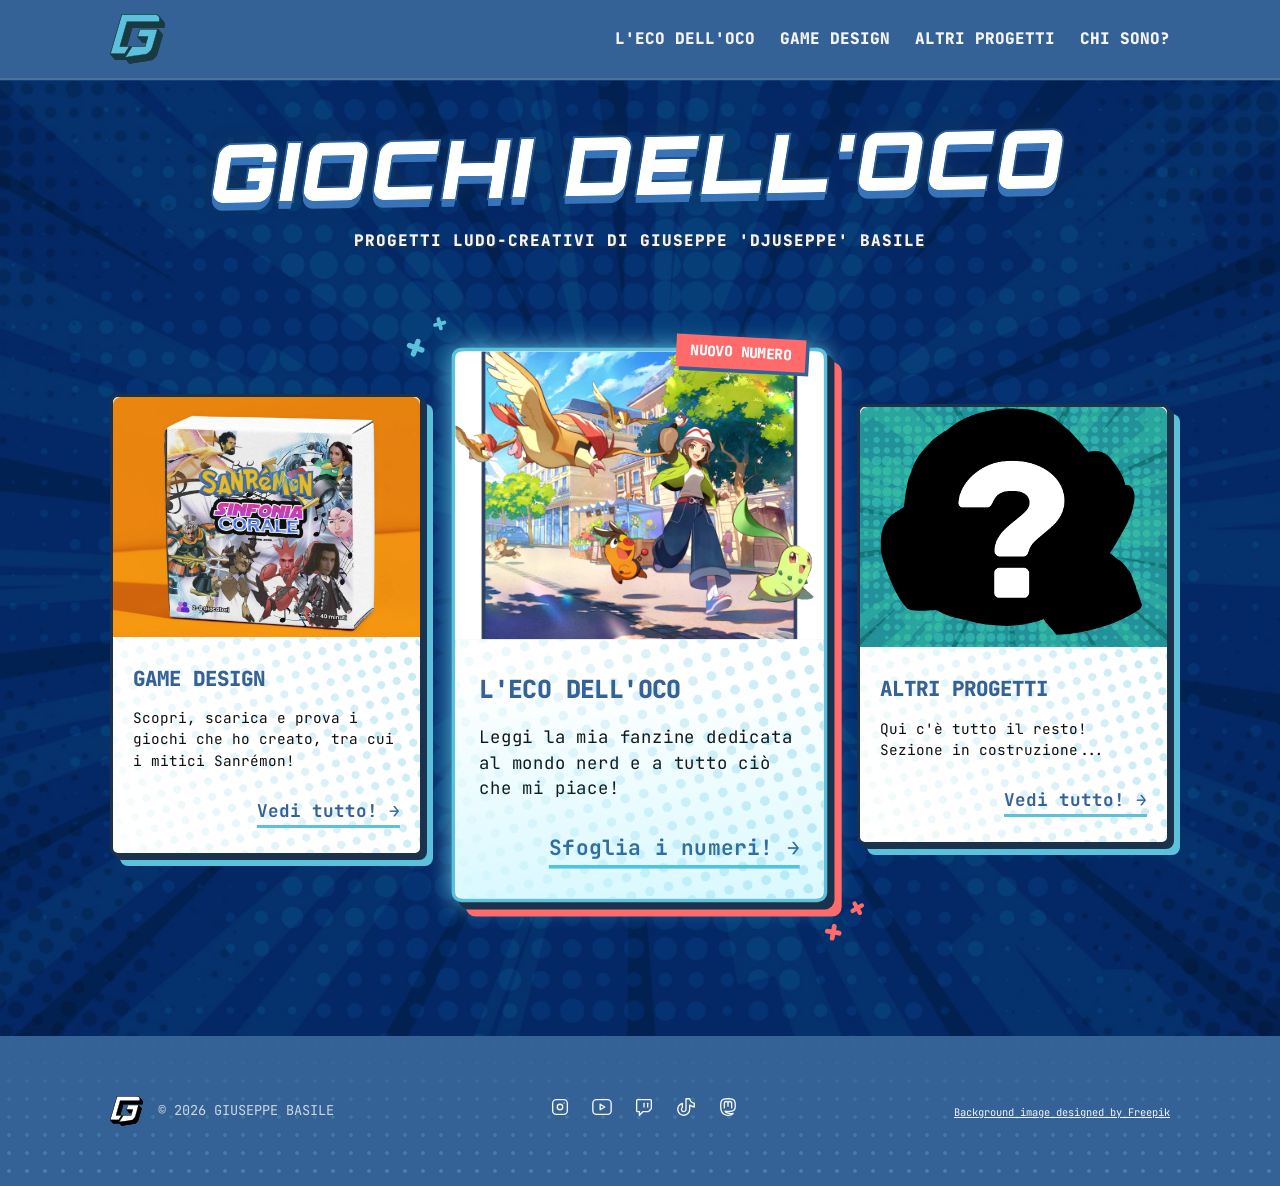
==== commit 7ebcba41: "numero 41" ====
--- a/index.html
+++ b/index.html
@@ -83,7 +83,7 @@
                         <div class="card-tag">NUOVO NUMERO</div>
                         <a href="pages/eco.html">
                             <div class="card-image">
-                                <img src="img\covers\cover40.jpg" alt="Eco dell'Oco" class="zine-img">
+                                <img src="img\covers\cover41.jpg" alt="Eco dell'Oco" class="zine-img">
                             </div>
                             <div class="card-content">
                                 <h3>L'ECO DELL'OCO</h3>
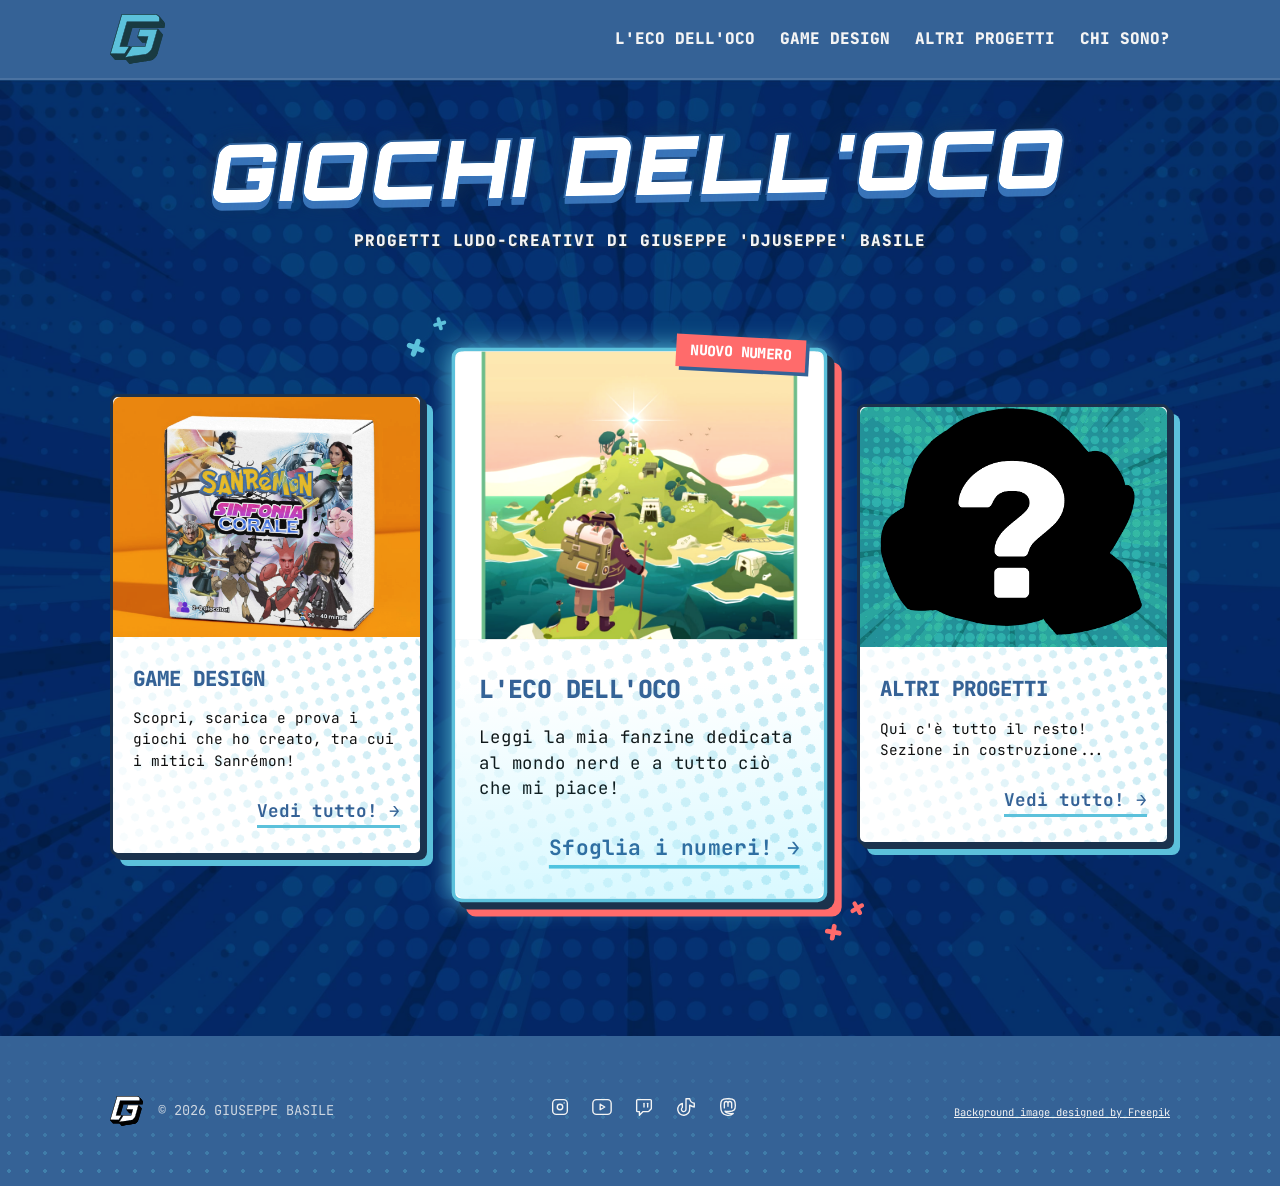
==== commit 72ea3f7d: "upload 42" ====
--- a/index.html
+++ b/index.html
@@ -83,7 +83,7 @@
                         <div class="card-tag">NUOVO NUMERO</div>
                         <a href="pages/eco.html">
                             <div class="card-image">
-                                <img src="img\covers\cover41.jpg" alt="Eco dell'Oco" class="zine-img">
+                                <img src="img\covers\cover42.jpg" alt="Eco dell'Oco" class="zine-img">
                             </div>
                             <div class="card-content">
                                 <h3>L'ECO DELL'OCO</h3>
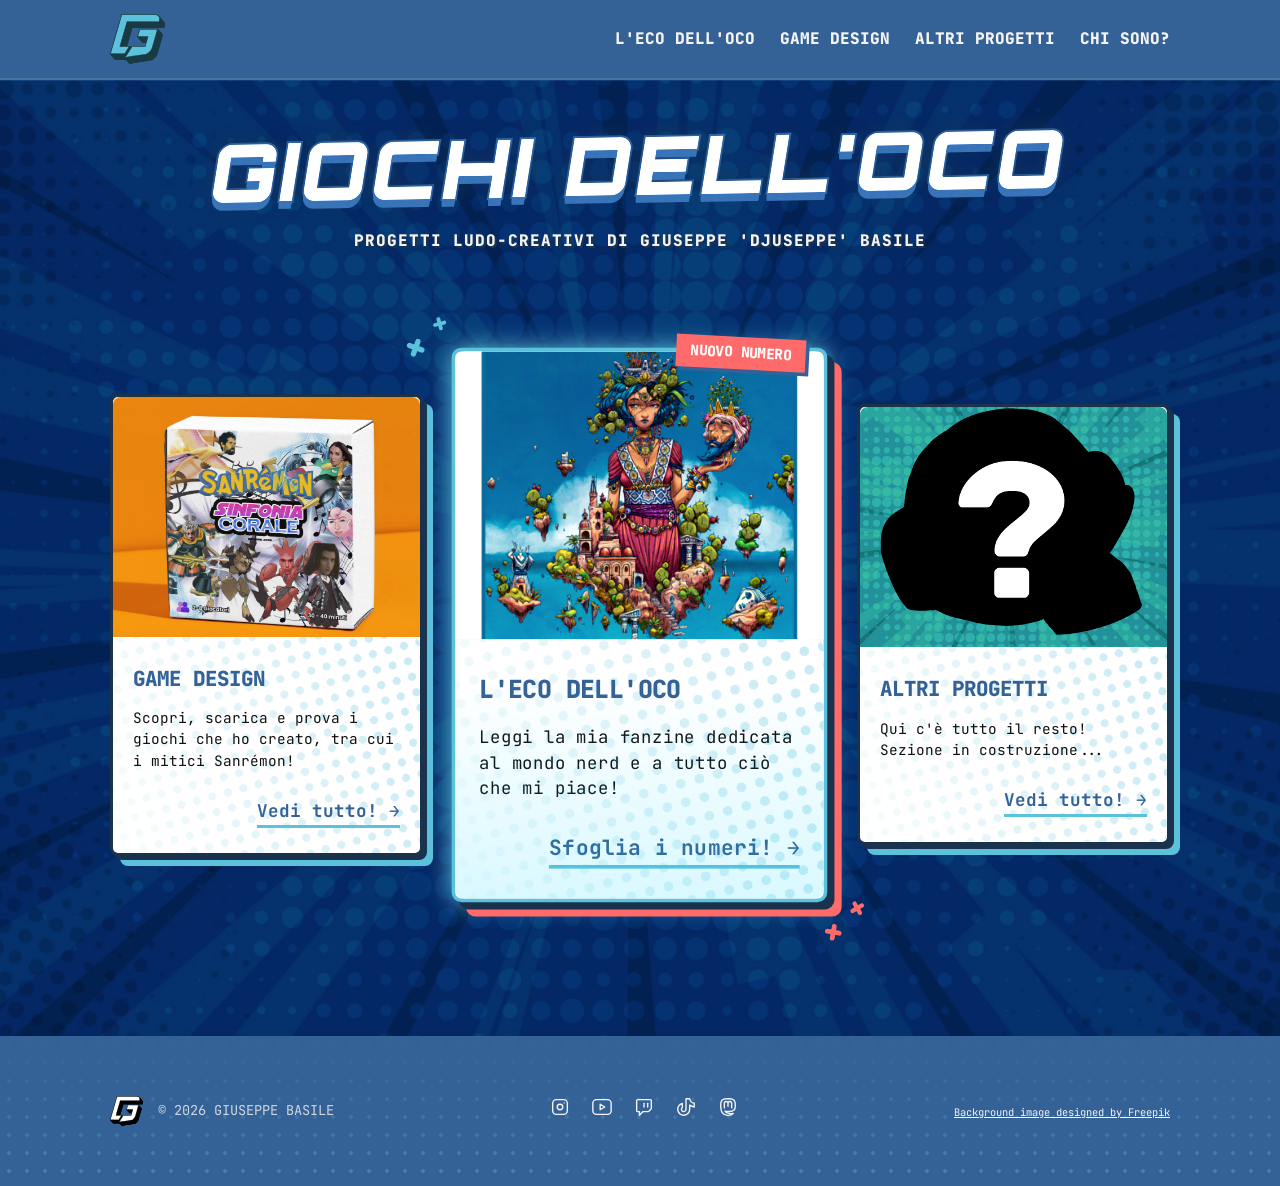
==== commit 3b16a182: "upload 43" ====
--- a/index.html
+++ b/index.html
@@ -83,7 +83,7 @@
                         <div class="card-tag">NUOVO NUMERO</div>
                         <a href="pages/eco.html">
                             <div class="card-image">
-                                <img src="img\covers\cover42.jpg" alt="Eco dell'Oco" class="zine-img">
+                                <img src="img\covers\cover43.jpg" alt="Eco dell'Oco" class="zine-img">
                             </div>
                             <div class="card-content">
                                 <h3>L'ECO DELL'OCO</h3>
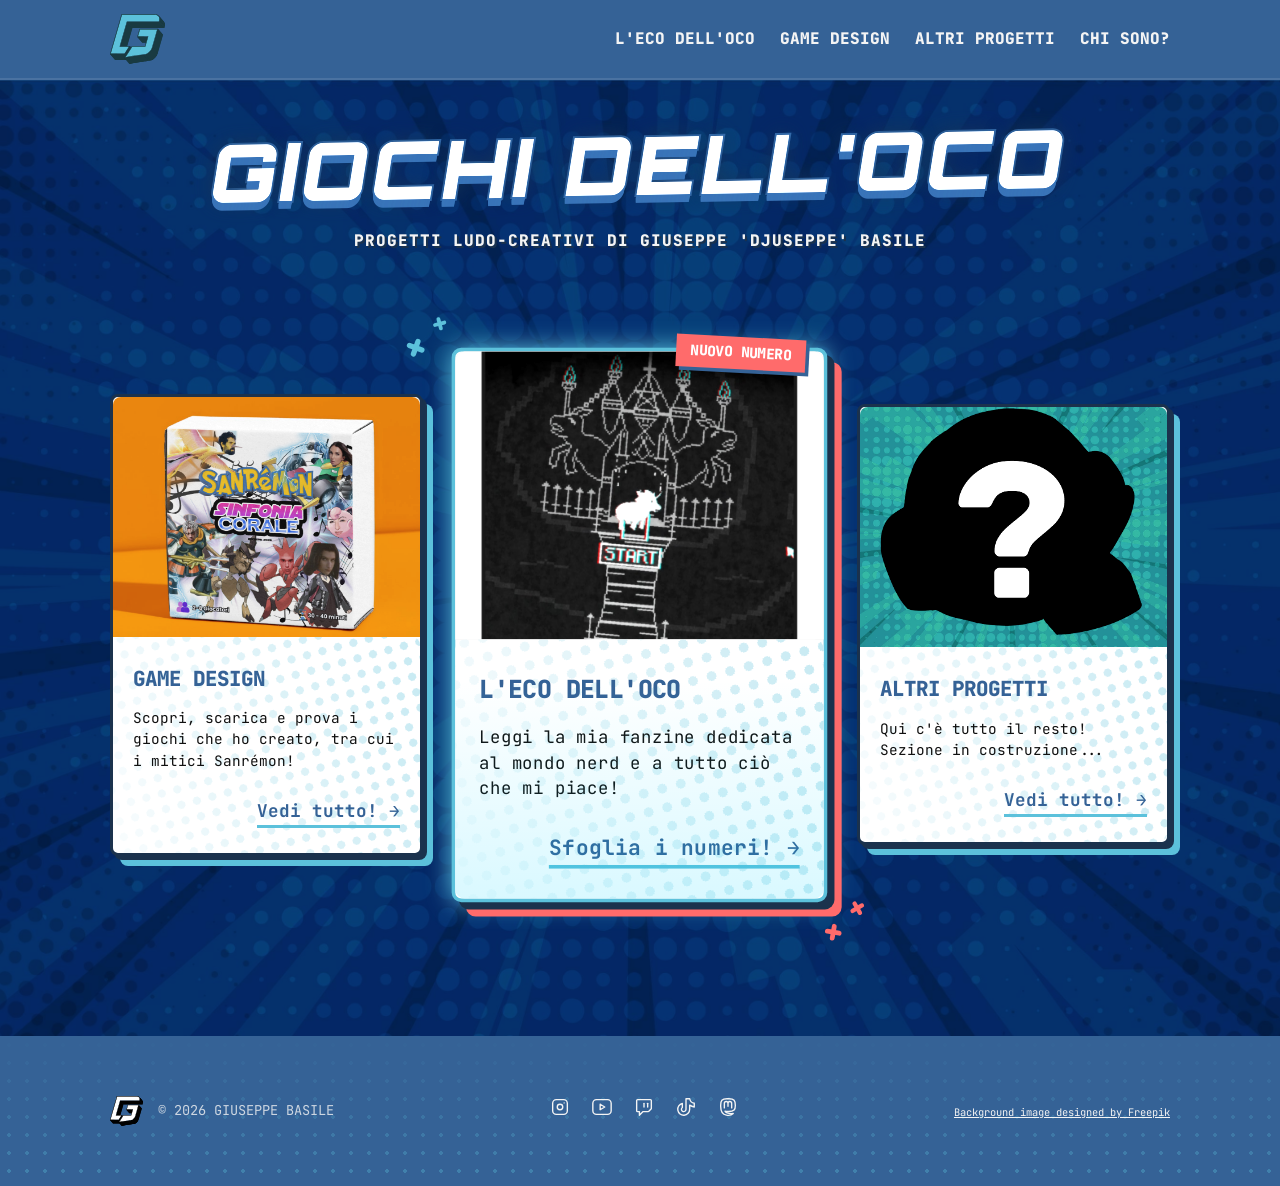
==== commit c8d58b41: "upload 44" ====
--- a/index.html
+++ b/index.html
@@ -83,7 +83,7 @@
                         <div class="card-tag">NUOVO NUMERO</div>
                         <a href="pages/eco.html">
                             <div class="card-image">
-                                <img src="img\covers\cover43.jpg" alt="Eco dell'Oco" class="zine-img">
+                                <img src="img\covers\cover44.jpg" alt="Eco dell'Oco" class="zine-img">
                             </div>
                             <div class="card-content">
                                 <h3>L'ECO DELL'OCO</h3>
